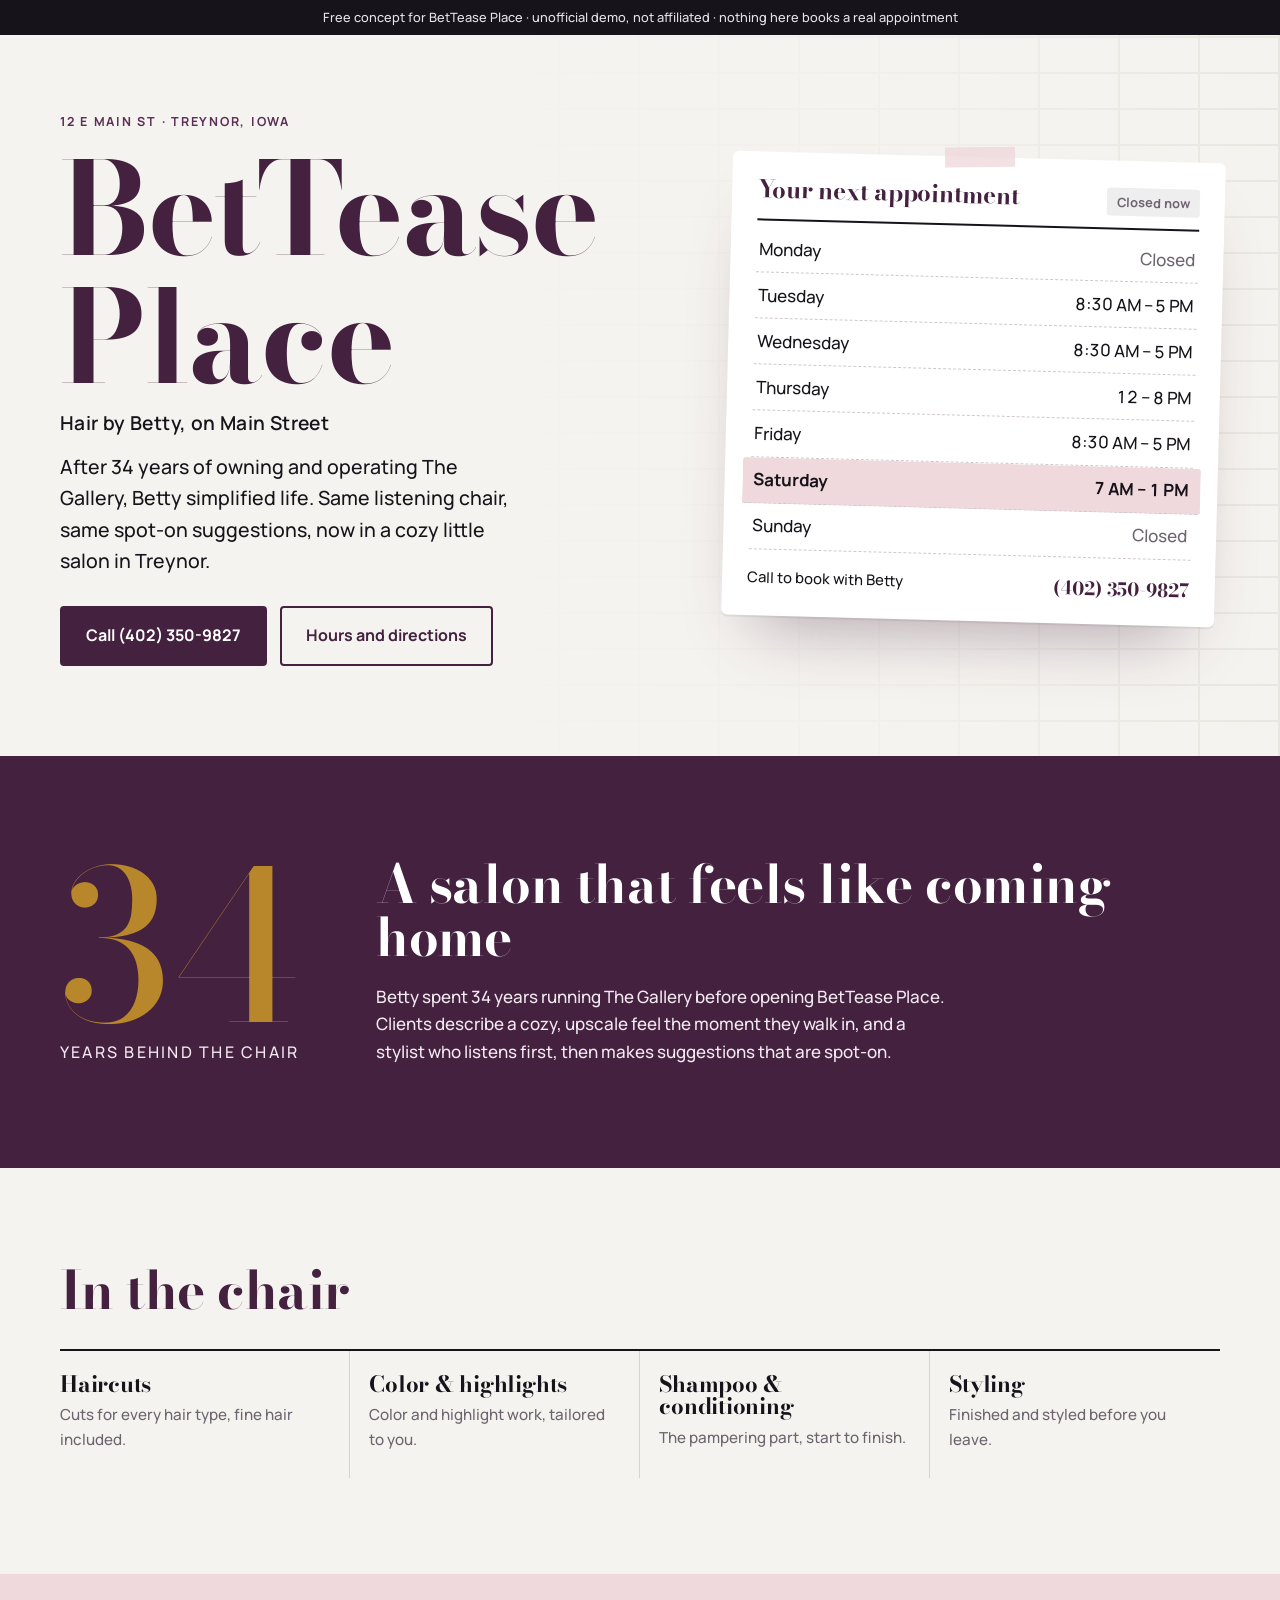
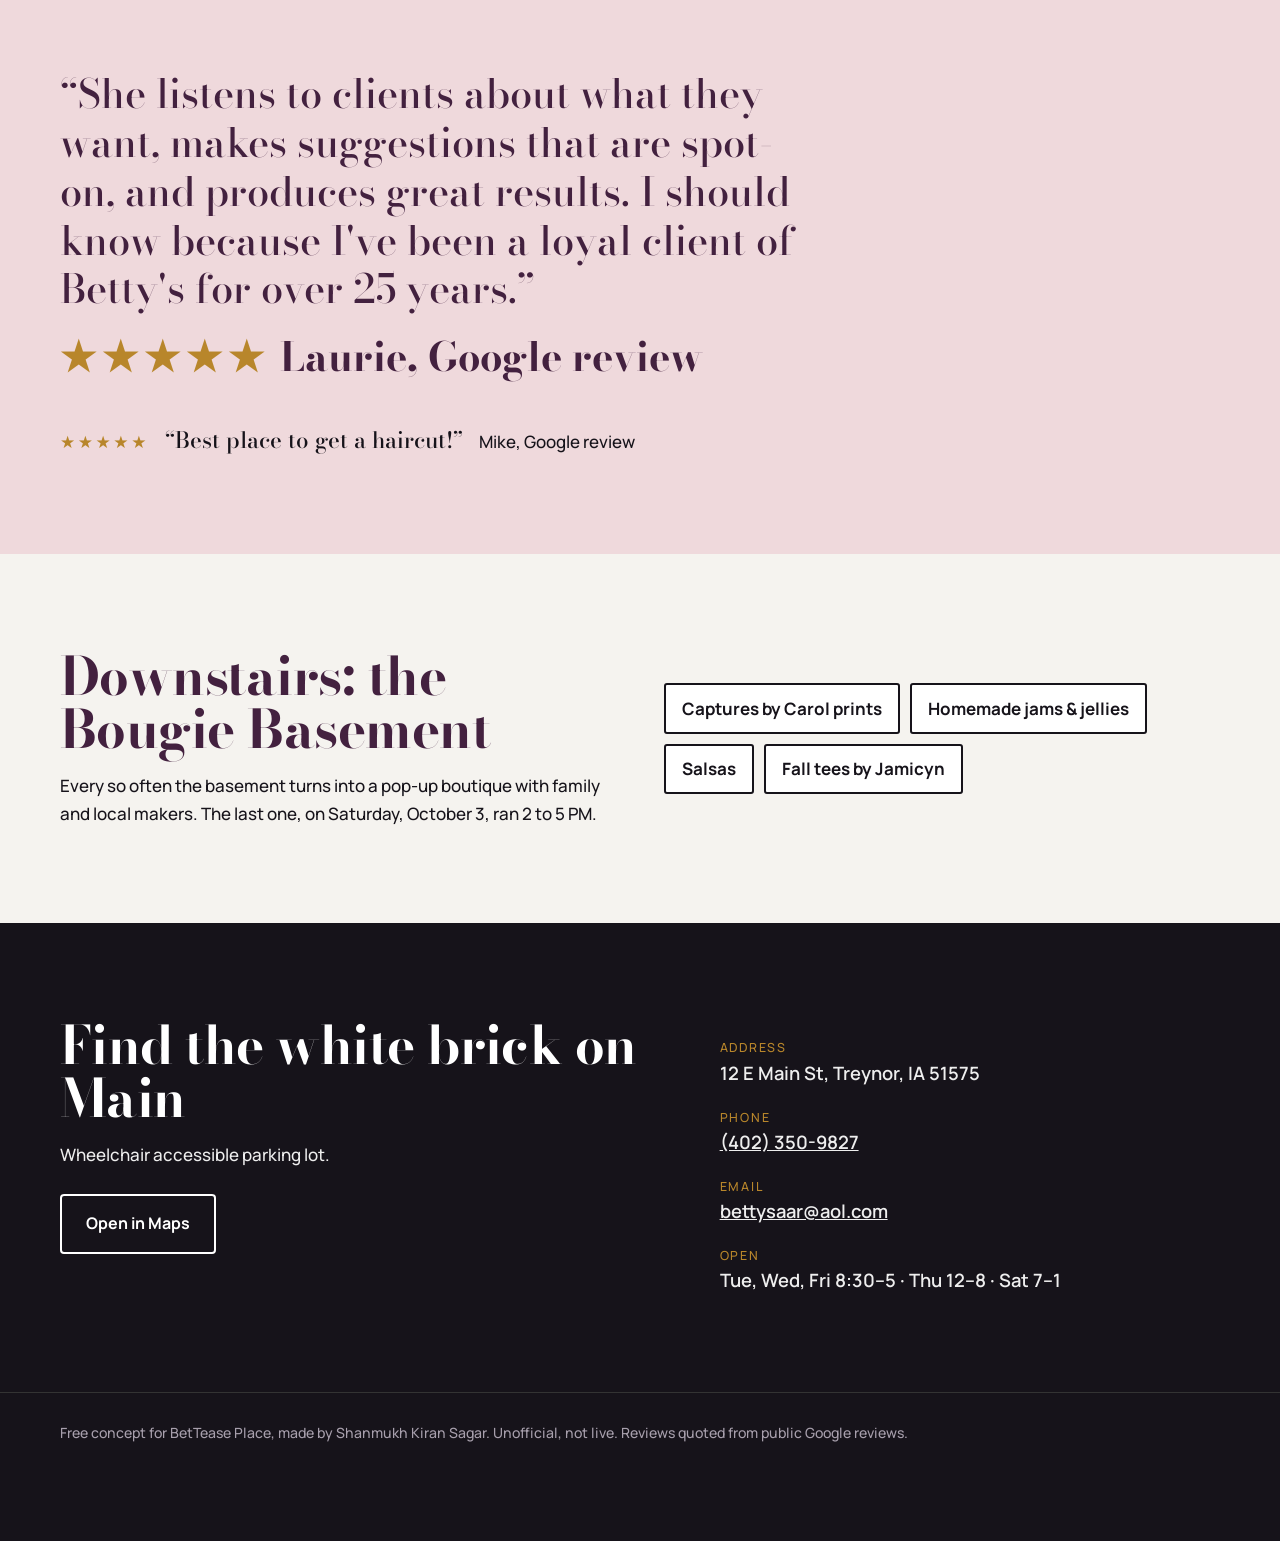
==== bettease-place/index.html @ 1b703730 "Add demo-first concepts: i-can-cookie, bettease-place" ====
<!doctype html>
<html lang="en">
<head>
<meta charset="utf-8">
<meta name="viewport" content="width=device-width, initial-scale=1">
<meta name="robots" content="noindex, nofollow">
<title>BetTease Place · Hair salon, Treynor IA · Free concept</title>
<link rel="preconnect" href="https://fonts.googleapis.com"><link rel="preconnect" href="https://fonts.gstatic.com" crossorigin>
<link href="https://fonts.googleapis.com/css2?family=Bodoni+Moda:opsz,wght@6..96,500;6..96,700&family=Manrope:wght@400;500;600;700&display=swap" rel="stylesheet">
<style>
:root{--ink:#16131a;--plum:#43213f;--plum2:#5c2f56;--brick:#f5f3ef;--brass:#b8862b;--blush:#efd9dc;--mute:#6d6470;
--fs-hero:clamp(3.2rem,10vw,8.6rem);--fs-h2:clamp(2rem,4.6vw,3.3rem);--ease:cubic-bezier(.22,1,.36,1)}
*{box-sizing:border-box;margin:0;padding:0}
html{scroll-behavior:smooth}
body{font:500 17px/1.62 Manrope,system-ui,sans-serif;color:var(--ink);background:var(--brick);overflow-x:hidden}
a{color:inherit}
:focus-visible{outline:3px solid var(--brass);outline-offset:3px}
.ribbon{background:var(--ink);color:#e8e2ea;font-size:.8rem;text-align:center;padding:.45rem 1rem}
.wrap{width:min(1160px,100% - 2.5rem);margin-inline:auto}
h1,h2,h3{font-family:"Bodoni Moda",serif;font-weight:700;line-height:1;letter-spacing:-.01em}
/* brick texture made with gradients: no photo needed */
.hero{position:relative;padding:clamp(2.5rem,6vw,5rem) 0 clamp(3rem,7vw,6rem);
background:
 repeating-linear-gradient(0deg,transparent 0 34px,#e4e0d9 34px 36px),
 repeating-linear-gradient(90deg,transparent 0 78px,#e4e0d9 78px 80px) 0 0/160px 72px,var(--brick)}
.hero::before{content:"";position:absolute;inset:0;background:linear-gradient(90deg,var(--brick) 35%,#f5f3efcc 70%,#f5f3ef55)}
.hero .wrap{position:relative;display:grid;grid-template-columns:1.1fr .9fr;gap:clamp(2rem,5vw,4.5rem);align-items:center}
.addr{font-weight:700;letter-spacing:.14em;font-size:.78rem;text-transform:uppercase;color:var(--plum2)}
.hero h1{font-size:var(--fs-hero);margin:.8rem 0 1.1rem;color:var(--plum)}
.hero h1 small{display:block;font-family:Manrope;font-size:clamp(1rem,1.8vw,1.2rem);font-weight:600;letter-spacing:.02em;color:var(--ink);margin-top:.8rem}
.lede{max-width:38ch;font-size:clamp(1.05rem,1.8vw,1.22rem)}
.cta{display:flex;flex-wrap:wrap;gap:.8rem;margin-top:1.8rem}
.btn{display:inline-flex;align-items:center;justify-content:center;font-weight:700;text-decoration:none;padding:.95rem 1.5rem;border-radius:4px;border:2px solid var(--plum);font-size:1rem}
.btn.main{background:var(--plum);color:#fff}
.btn.main:hover{background:var(--plum2)}
.btn.line{color:var(--plum)}
/* SIGNATURE: appointment card */
.appt{background:#fff;border-radius:6px;box-shadow:0 2px 0 #00000010,0 40px 70px -35px #43213f66;padding:1.6rem 1.6rem 1.3rem;transform:rotate(1.5deg);position:relative}
.appt::before{content:"";position:absolute;top:-10px;left:50%;width:70px;height:20px;background:#efd9dccc;transform:translateX(-50%) rotate(-2deg)}
.appt header{display:flex;justify-content:space-between;align-items:baseline;border-bottom:2px solid var(--ink);padding-bottom:.7rem;margin-bottom:.4rem}
.appt header h3{font-size:1.5rem;color:var(--plum)}
.status{font-size:.8rem;font-weight:700;padding:.25rem .6rem;border-radius:3px;background:#eee;color:var(--mute)}
.status.open{background:#1f7a4d;color:#fff}
.days{list-style:none}
.days li{display:flex;justify-content:space-between;padding:.55rem .2rem;border-bottom:1px dashed #cfc7cf;font-variant-numeric:tabular-nums}
.days li.closed span:last-child{color:var(--mute)}
.days li.today{background:var(--blush);font-weight:700;margin:0 -.5rem;padding-inline:.7rem;border-radius:3px}
.appt .line2{margin-top:1rem;font-size:.92rem;display:flex;justify-content:space-between;gap:1rem;flex-wrap:wrap}
.appt .line2 b{font-family:"Bodoni Moda";font-size:1.15rem;color:var(--plum)}
/* STORY */
.story{background:var(--plum);color:#f3e9f1;padding:clamp(3.5rem,8vw,6.5rem) 0}
.story .wrap{display:grid;grid-template-columns:auto 1fr;gap:clamp(2rem,6vw,5rem);align-items:center}
.big{font-family:"Bodoni Moda";font-size:clamp(6rem,18vw,13rem);line-height:.8;color:var(--brass)}
.big small{display:block;font-family:Manrope;font-size:1rem;letter-spacing:.14em;text-transform:uppercase;color:#f3e9f1;margin-top:1rem}
.story h2{font-size:var(--fs-h2);margin-bottom:1.2rem;color:#fff}
.story p{max-width:52ch}
/* SERVICES */
.services{padding:clamp(3.5rem,8vw,6rem) 0}
.services h2{font-size:var(--fs-h2);color:var(--plum);margin-bottom:2rem}
.svc{display:grid;grid-template-columns:repeat(4,1fr);border-top:2px solid var(--ink)}
.svc div{padding:1.4rem 1.2rem 1.6rem 0;border-right:1px solid #d8d1d8}
.svc div:last-child{border-right:0}
.svc div+div{padding-left:1.2rem}
.svc h3{font-size:1.4rem;margin-bottom:.5rem}
.svc p{color:var(--mute);font-size:.95rem}
/* REVIEWS */
.words{background:var(--blush);padding:clamp(3.5rem,8vw,6rem) 0}
.words blockquote{font-family:"Bodoni Moda";font-weight:500;font-size:clamp(1.5rem,3.4vw,2.5rem);line-height:1.22;max-width:30ch;color:var(--plum)}
.words cite{display:block;font-style:normal;margin-top:1.2rem;font-weight:700}
.words .second{margin-top:2.5rem;display:flex;gap:1rem;align-items:baseline;flex-wrap:wrap}
.words .second q{font-family:"Bodoni Moda";font-size:1.4rem}
.stars{color:var(--brass);letter-spacing:.15em}
/* POP-UP */
.popup{padding:clamp(3.5rem,8vw,6rem) 0}
.popup .wrap{display:grid;grid-template-columns:1fr 1fr;gap:3rem;align-items:center}
.popup h2{font-size:var(--fs-h2);color:var(--plum);margin-bottom:1rem}
.tags{display:flex;flex-wrap:wrap;gap:.6rem}
.tags span{border:2px solid var(--ink);padding:.6rem 1rem;font-weight:700;border-radius:3px;background:#fff}
/* VISIT */
.visit{background:var(--ink);color:#eee;padding:clamp(3.5rem,8vw,6rem) 0}
.visit .wrap{display:grid;grid-template-columns:1.1fr .9fr;gap:3rem}
.visit h2{font-size:var(--fs-h2);color:#fff;margin-bottom:1rem}
.visit dl dt{font-size:.78rem;letter-spacing:.14em;text-transform:uppercase;color:var(--brass);margin-top:1.2rem}
.visit dl dd{font-size:1.15rem;font-weight:600}
.visit .btn{border-color:#fff;color:#fff;margin-top:1.6rem}
footer{background:var(--ink);color:#a79fac;border-top:1px solid #333;padding:1.8rem 0 6rem;font-size:.88rem}
.bar{position:fixed;left:0;right:0;bottom:0;display:none;gap:.6rem;padding:.7rem;background:var(--plum);z-index:5}
.bar a{flex:1;border-color:#fff;color:#fff}
.bar a.main{background:#fff;color:var(--plum)}
@media (max-width:880px){
 .hero .wrap,.story .wrap,.popup .wrap,.visit .wrap{grid-template-columns:1fr}
 .svc{grid-template-columns:1fr 1fr}
 .svc div:nth-child(2){border-right:0}
 .svc div:nth-child(3){padding-left:0}
 .svc div:nth-child(n+3){border-top:1px solid #d8d1d8}
 .bar{display:flex}
 .appt{transform:none}
}
@media (max-width:420px){.svc{grid-template-columns:1fr}.svc div{border-right:0!important;padding-left:0!important;border-top:1px solid #d8d1d8}}
@media (prefers-reduced-motion:reduce){*{transition:none!important;scroll-behavior:auto}}
</style>
</head>
<body>
<div class="ribbon">Free concept for BetTease Place · unofficial demo, not affiliated · nothing here books a real appointment</div>

<header class="hero">
 <div class="wrap">
  <div>
   <div class="addr">12 E Main St · Treynor, Iowa</div>
   <h1>BetTease Place<small>Hair by Betty, on Main Street</small></h1>
   <p class="lede">After 34 years of owning and operating The Gallery, Betty simplified life. Same listening chair, same spot-on suggestions, now in a cozy little salon in Treynor.</p>
   <div class="cta">
    <a class="btn main" href="tel:+14023509827">Call (402) 350-9827</a>
    <a class="btn line" href="#visit">Hours and directions</a>
   </div>
  </div>
  <article class="appt" aria-label="Opening hours">
   <header><h3>Your next appointment</h3><span class="status" id="st">Hours</span></header>
   <ul class="days" id="days">
    <li data-d="1" class="closed"><span>Monday</span><span>Closed</span></li>
    <li data-d="2"><span>Tuesday</span><span>8:30 AM – 5 PM</span></li>
    <li data-d="3"><span>Wednesday</span><span>8:30 AM – 5 PM</span></li>
    <li data-d="4"><span>Thursday</span><span>12 – 8 PM</span></li>
    <li data-d="5"><span>Friday</span><span>8:30 AM – 5 PM</span></li>
    <li data-d="6"><span>Saturday</span><span>7 AM – 1 PM</span></li>
    <li data-d="0" class="closed"><span>Sunday</span><span>Closed</span></li>
   </ul>
   <div class="line2"><span>Call to book with Betty</span><b>(402) 350-9827</b></div>
  </article>
 </div>
</header>

<section class="story">
 <div class="wrap">
  <div class="big">34<small>years behind the chair</small></div>
  <div>
   <h2>A salon that feels like coming home</h2>
   <p>Betty spent 34 years running The Gallery before opening BetTease Place. Clients describe a cozy, upscale feel the moment they walk in, and a stylist who listens first, then makes suggestions that are spot-on.</p>
  </div>
 </div>
</section>

<section class="services">
 <div class="wrap">
  <h2>In the chair</h2>
  <div class="svc">
   <div><h3>Haircuts</h3><p>Cuts for every hair type, fine hair included.</p></div>
   <div><h3>Color &amp; highlights</h3><p>Color and highlight work, tailored to you.</p></div>
   <div><h3>Shampoo &amp; conditioning</h3><p>The pampering part, start to finish.</p></div>
   <div><h3>Styling</h3><p>Finished and styled before you leave.</p></div>
  </div>
 </div>
</section>

<section class="words">
 <div class="wrap">
  <blockquote>“She listens to clients about what they want, makes suggestions that are spot-on, and produces great results. I should know because I've been a loyal client of Betty's for over 25 years.”
   <cite><span class="stars">★★★★★</span> Laurie, Google review</cite>
  </blockquote>
  <div class="second"><span class="stars">★★★★★</span><q>Best place to get a haircut!</q><span>Mike, Google review</span></div>
 </div>
</section>

<section class="popup">
 <div class="wrap">
  <div>
   <h2>Downstairs: the Bougie Basement</h2>
   <p>Every so often the basement turns into a pop-up boutique with family and local makers. The last one, on Saturday, October 3, ran 2 to 5 PM.</p>
  </div>
  <div class="tags">
   <span>Captures by Carol prints</span><span>Homemade jams &amp; jellies</span><span>Salsas</span><span>Fall tees by Jamicyn</span>
  </div>
 </div>
</section>

<section class="visit" id="visit">
 <div class="wrap">
  <div>
   <h2>Find the white brick on Main</h2>
   <p>Wheelchair accessible parking lot.</p>
   <a class="btn" href="https://www.google.com/maps/search/?api=1&query=BetTease%20Place%2C%2012%20E%20Main%20St%2C%20Treynor%2C%20IA%2051575">Open in Maps</a>
  </div>
  <dl>
   <dt>Address</dt><dd>12 E Main St, Treynor, IA 51575</dd>
   <dt>Phone</dt><dd><a href="tel:+14023509827">(402) 350-9827</a></dd>
   <dt>Email</dt><dd><a href="mailto:bettysaar@aol.com">bettysaar@aol.com</a></dd>
   <dt>Open</dt><dd>Tue, Wed, Fri 8:30–5 · Thu 12–8 · Sat 7–1</dd>
  </dl>
 </div>
</section>
<footer><div class="wrap">Free concept for BetTease Place, made by Shanmukh Kiran Sagar. Unofficial, not live. Reviews quoted from public Google reviews.</div></footer>
<nav class="bar"><a class="btn main" href="tel:+14023509827">Call Betty</a><a class="btn" href="#visit">Directions</a></nav>
<script>
// live status in Treynor (Central time)
const H={0:null,1:null,2:[8.5,17],3:[8.5,17],4:[12,20],5:[8.5,17],6:[7,13]};
const t=new Date(new Date().toLocaleString('en-US',{timeZone:'America/Chicago'}));
const d=t.getDay(),h=t.getHours()+t.getMinutes()/60;
document.querySelector(`#days li[data-d="${d}"]`).classList.add('today');
const st=document.getElementById('st'),r=H[d];
if(r&&h>=r[0]&&h<r[1]){st.textContent='Open now';st.classList.add('open')}else{st.textContent='Closed now'}
</script>
</body>
</html>
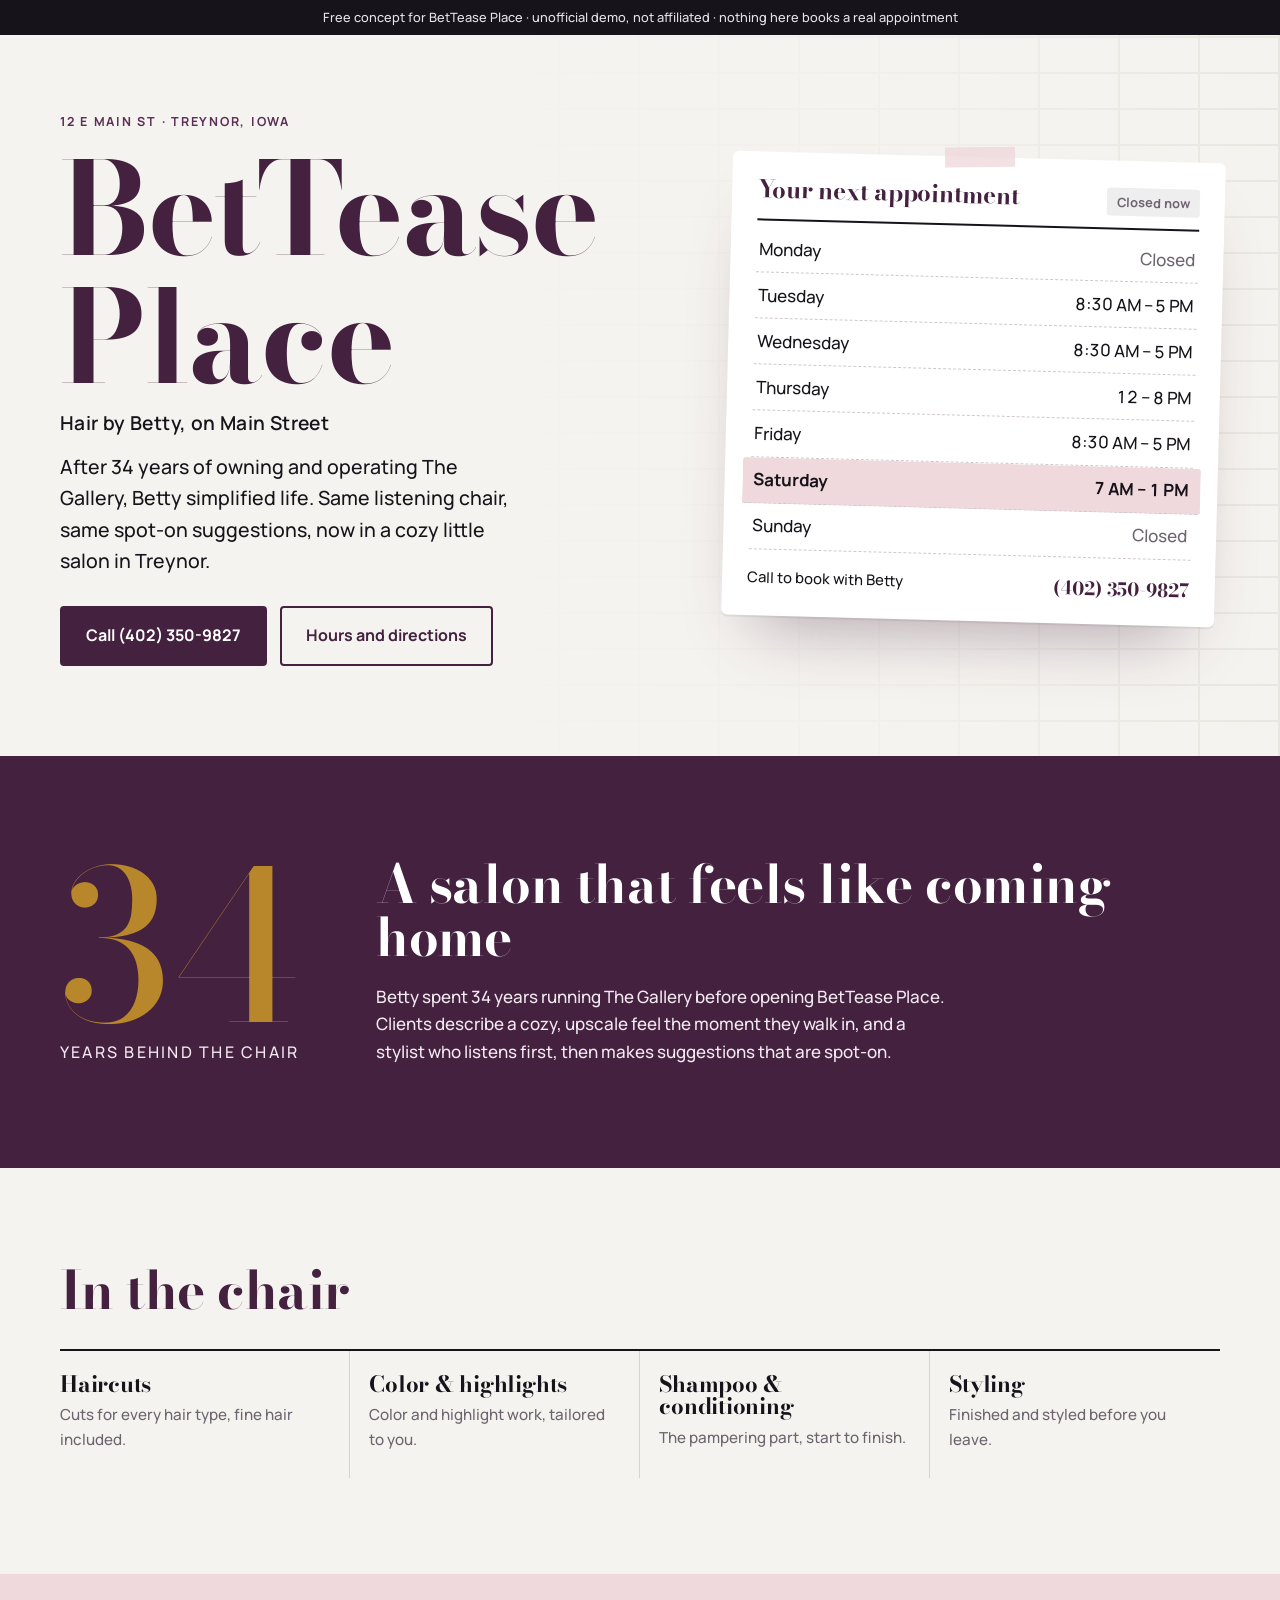
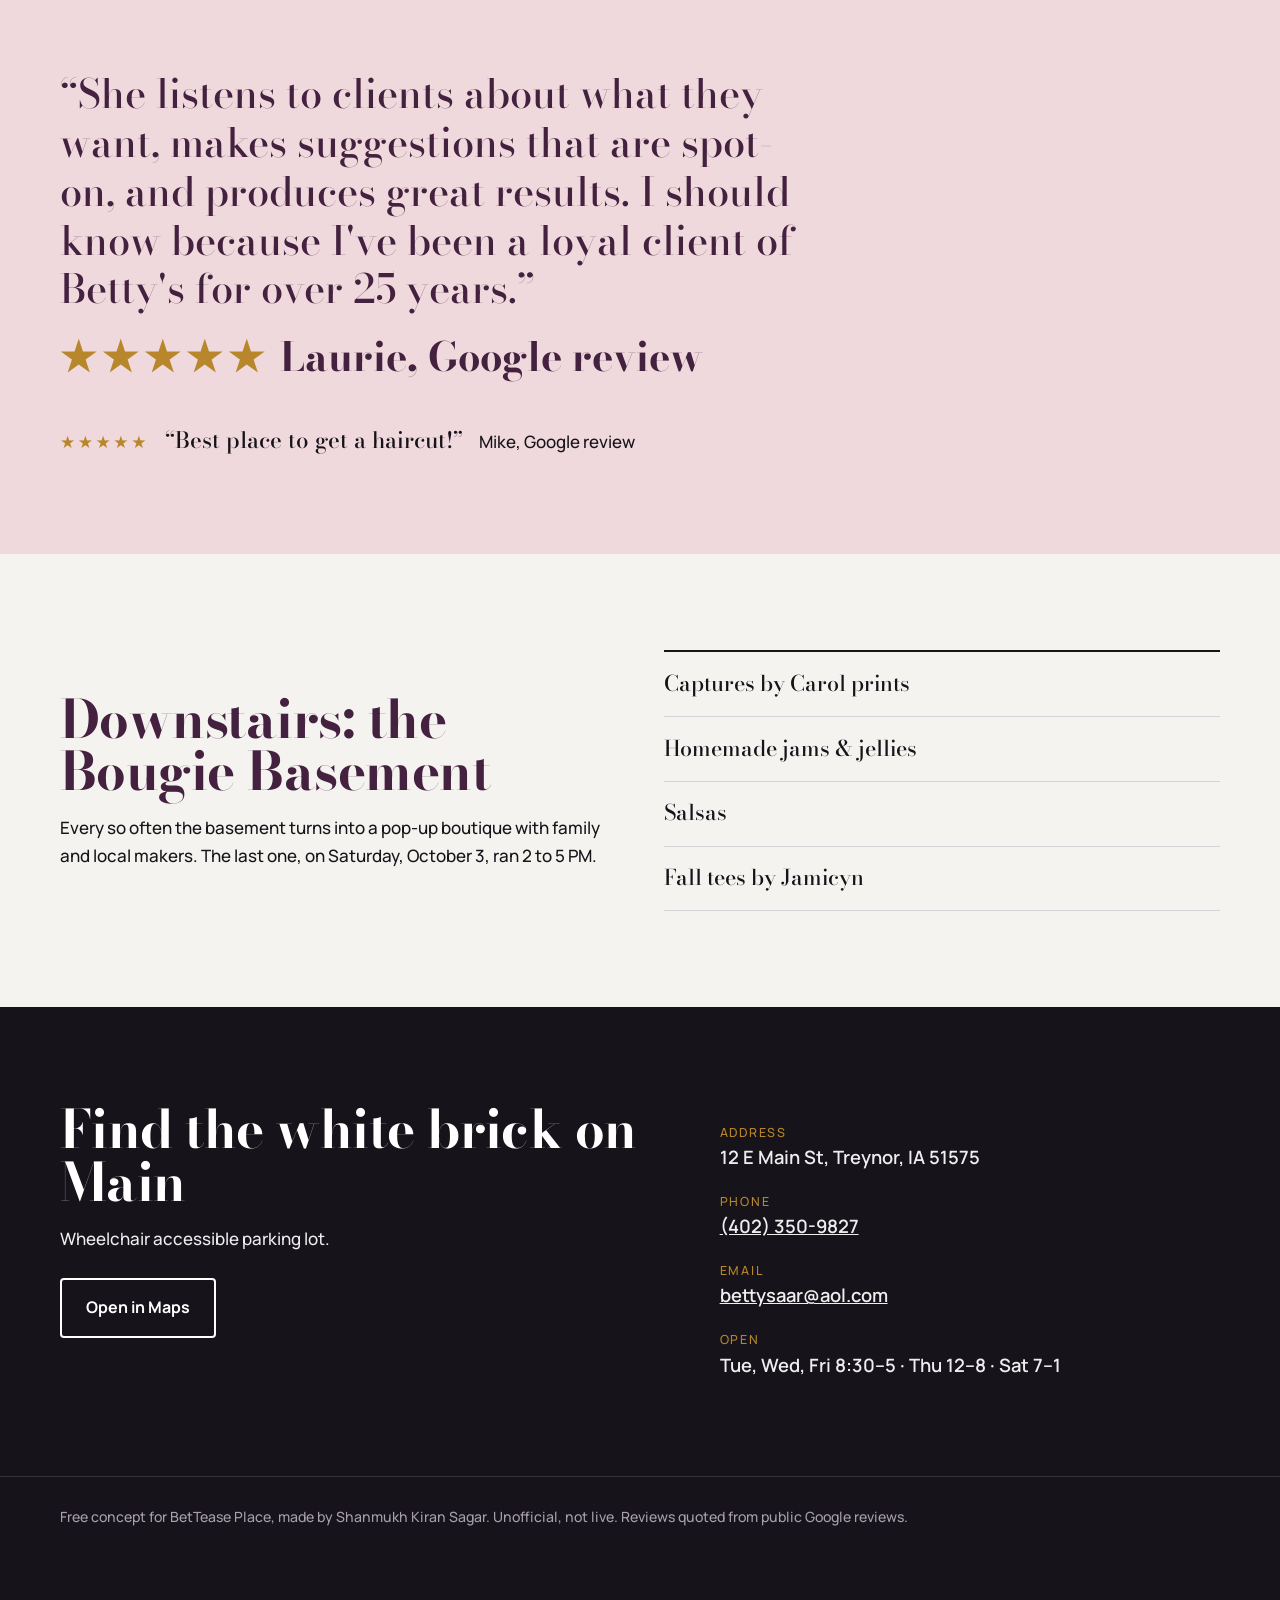
==== commit 89daed78: "Add demo-first concepts: i-can-cookie, bettease-place" ====
--- a/bettease-place/index.html
+++ b/bettease-place/index.html
@@ -75,7 +75,7 @@
 .popup .wrap{display:grid;grid-template-columns:1fr 1fr;gap:3rem;align-items:center}
 .popup h2{font-size:var(--fs-h2);color:var(--plum);margin-bottom:1rem}
 .tags{display:flex;flex-wrap:wrap;gap:.6rem}
-.tags span{border:2px solid var(--ink);padding:.6rem 1rem;font-weight:700;border-radius:3px;background:#fff}
+.tags{flex-direction:column;gap:0;border-top:2px solid var(--ink)}.tags span{padding:.9rem 0;font-family:'Bodoni Moda';font-size:1.35rem;border-bottom:1px solid #d8d1d8}
 /* VISIT */
 .visit{background:var(--ink);color:#eee;padding:clamp(3.5rem,8vw,6rem) 0}
 .visit .wrap{display:grid;grid-template-columns:1.1fr .9fr;gap:3rem}
